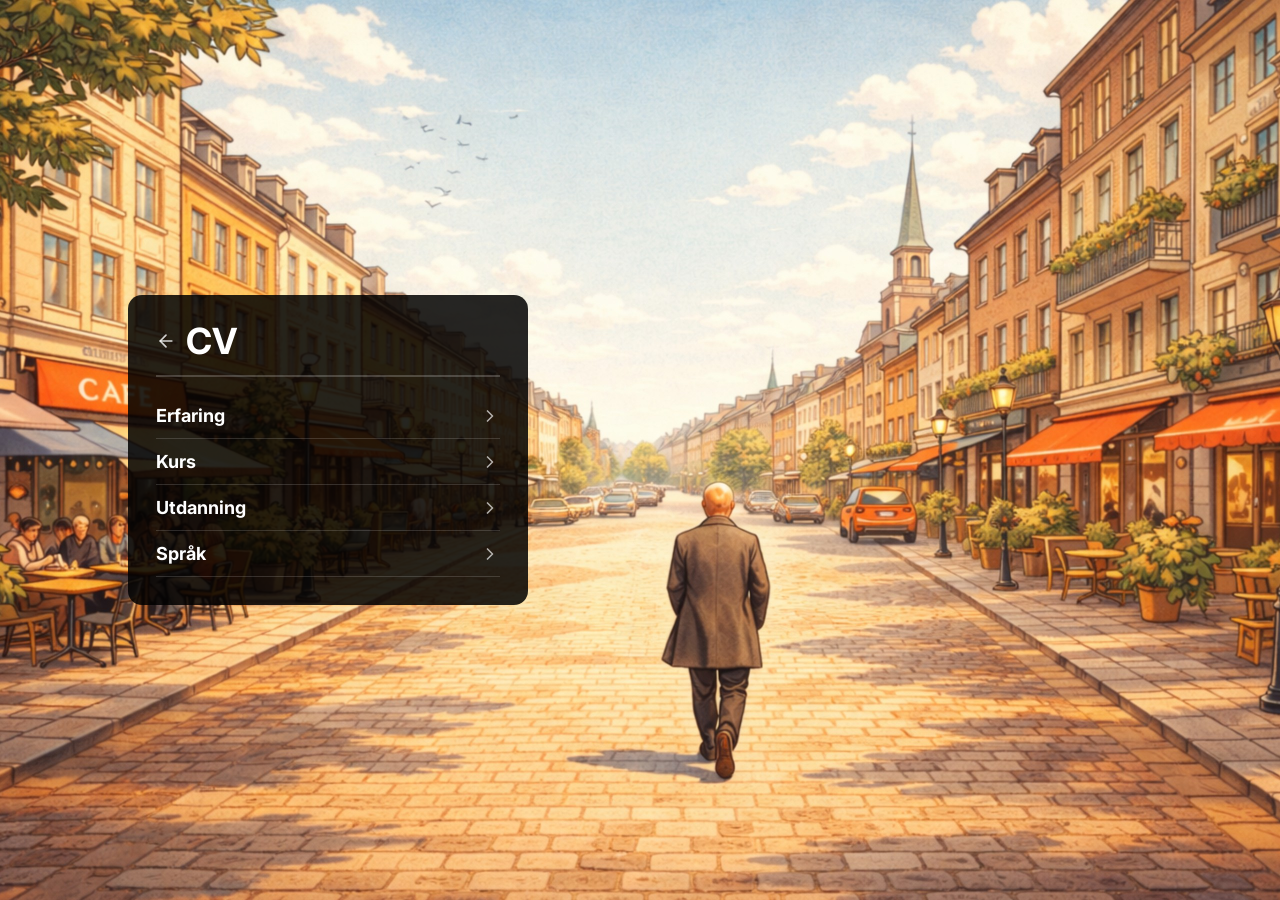
==== cv.html @ 7a0c53b4 "Add CV page with collapsible accordion sections CV page matches hero background + dark overlay style" ====
<!DOCTYPE html>
<html lang="no">
<head>
  <meta charset="UTF-8">
  <meta name="viewport" content="width=device-width, initial-scale=1.0">
  <title>CV — Andreas</title>
  <link rel="preconnect" href="https://fonts.googleapis.com">
  <link rel="preconnect" href="https://fonts.gstatic.com" crossorigin>
  <link href="https://fonts.googleapis.com/css2?family=Inter:wght@400;500;600;700&display=swap" rel="stylesheet">
  <link rel="stylesheet" href="cv.css">
</head>
<body>
  <div class="hero">
    <div class="overlay">
      <div class="page-header">
        <a href="index.html" class="back-btn">
          <svg xmlns="http://www.w3.org/2000/svg" width="20" height="20" viewBox="0 0 24 24" fill="none" stroke="currentColor" stroke-width="2" stroke-linecap="round" stroke-linejoin="round"><path d="m12 19-7-7 7-7"/><path d="M19 12H5"/></svg>
        </a>
        <h1 class="page-title">CV</h1>
      </div>
      <div class="divider"></div>

      <div class="sections">

        <div class="section">
          <button class="section-header" aria-expanded="false">
            <span>Erfaring</span>
            <svg class="chevron" xmlns="http://www.w3.org/2000/svg" width="20" height="20" viewBox="0 0 24 24" fill="none" stroke="currentColor" stroke-width="2" stroke-linecap="round" stroke-linejoin="round"><path d="m9 18 6-6-6-6"/></svg>
          </button>
          <div class="section-divider"></div>
          <div class="section-content">
            <div class="entry">
              <p class="entry-title">Senior interaksjonsdesigner (100 %)</p>
              <p class="entry-meta">Forsvaret · 2024 – nå</p>
              <p class="entry-desc">Innsiktsarbeid i krevende unike miljøer. Tegne og teste prototyper, utvikle fullverdige tjenester. Også fungert som produktleder noe av tiden.</p>
            </div>
            <div class="entry">
              <p class="entry-title">Senior digital prosjektleder (100 %)</p>
              <p class="entry-meta">Norsk elbilforening · 2019 – 2024</p>
              <p class="entry-desc">Lagde og utviklet samtlige digitale tjenester (ikke CRM) hos Norsk elbilforening. Ansvar for to nettsider (10–20 mill sidevisninger), to mobilapper (50k MAU). Eide prosjektene, lagde kravspec, fant utviklere. Designet og testet løsningene. Hadde også driftsansvar.</p>
            </div>
            <div class="entry">
              <p class="entry-title">Kunderådgiver (100 %)</p>
              <p class="entry-meta">Norsk Helsenett · 2017 – 2019</p>
              <p class="entry-desc">1. og 2. linje arbeid hos NHN. Hjalp forskere med it-systemer og hadde noen egne prosjekter.</p>
            </div>
            <div class="entry">
              <p class="entry-title">IT Konsulent (100 %)</p>
              <p class="entry-meta">Agilis · 2016 – 2017</p>
              <p class="entry-desc">Jobbet som IT-konsulent med mange forskjellige arbeidsområder: FHI (IT-support), Pindem (frontend og UX), Payr (utvikler og UX), Brødboksen (UX), Barnevernkompetanse (SharePoint).</p>
            </div>
            <div class="entry">
              <p class="entry-title">SharePoint konsulent (5 %)</p>
              <p class="entry-meta">Lille Borgen · 2015 – 2018</p>
              <p class="entry-desc">Satt opp SharePoint-miljø og driftet det i flere år. Lagde også en nettside for dem.</p>
            </div>
          </div>
        </div>

        <div class="section">
          <button class="section-header" aria-expanded="false">
            <span>Kurs</span>
            <svg class="chevron" xmlns="http://www.w3.org/2000/svg" width="20" height="20" viewBox="0 0 24 24" fill="none" stroke="currentColor" stroke-width="2" stroke-linecap="round" stroke-linejoin="round"><path d="m9 18 6-6-6-6"/></svg>
          </button>
          <div class="section-divider"></div>
          <div class="section-content">
            <div class="entry">
              <p class="entry-title">CSPO — Certified Scrum Product Owner</p>
              <p class="entry-meta">2 dagers kurs for produkteier · 2025</p>
            </div>
            <div class="entry">
              <p class="entry-title">CSSM — Certified Scrummaster</p>
              <p class="entry-meta">2 dagers kurs for scrummaster · 2024</p>
            </div>
            <div class="entry">
              <p class="entry-title">Crayon skykandidat</p>
              <p class="entry-meta">6 måneders teknisk kurs · 2015</p>
              <p class="entry-desc">Oppsett av servere, IP-adresser, subnett og SharePoint-miljøer.</p>
            </div>
          </div>
        </div>

        <div class="section">
          <button class="section-header" aria-expanded="false">
            <span>Utdanning</span>
            <svg class="chevron" xmlns="http://www.w3.org/2000/svg" width="20" height="20" viewBox="0 0 24 24" fill="none" stroke="currentColor" stroke-width="2" stroke-linecap="round" stroke-linejoin="round"><path d="m9 18 6-6-6-6"/></svg>
          </button>
          <div class="section-divider"></div>
          <div class="section-content">
            <div class="entry">
              <p class="entry-title">Master of Informatics: Design, Use and Interaction</p>
              <p class="entry-meta">Institutt for informatikk · 2011 – 2013</p>
            </div>
            <div class="entry">
              <p class="entry-title">Bachelor i Digitale medier</p>
              <p class="entry-meta">Institutt for informatikk · 2007 – 2011</p>
            </div>
          </div>
        </div>

        <div class="section">
          <button class="section-header" aria-expanded="false">
            <span>Språk</span>
            <svg class="chevron" xmlns="http://www.w3.org/2000/svg" width="20" height="20" viewBox="0 0 24 24" fill="none" stroke="currentColor" stroke-width="2" stroke-linecap="round" stroke-linejoin="round"><path d="m9 18 6-6-6-6"/></svg>
          </button>
          <div class="section-divider"></div>
          <div class="section-content">
            <div class="entry">
              <p class="entry-title">Norsk</p>
              <p class="entry-meta">Morsmål</p>
            </div>
            <div class="entry">
              <p class="entry-title">Engelsk</p>
              <p class="entry-meta">Flytende</p>
            </div>
          </div>
        </div>

      </div>
    </div>
  </div>
  <script src="cv.js"></script>
</body>
</html>
---- cv.css ----
* {
  margin: 0;
  padding: 0;
  box-sizing: border-box;
}

body {
  font-family: 'Inter', sans-serif;
  min-height: 100vh;
  background-image: url('hero-bg.jpg');
  background-size: cover;
  background-position: center;
  background-attachment: fixed;
  display: flex;
  justify-content: center;
  align-items: flex-start;
  padding: 24px;
}

.hero {
  width: 100%;
  min-height: calc(100vh - 48px);
  display: flex;
  align-items: flex-start;
}

.overlay {
  background: rgba(0, 0, 0, 0.85);
  border-radius: 14px;
  padding: 28px;
  width: 100%;
  max-width: 400px;
  display: flex;
  flex-direction: column;
  gap: 16px;
}

.page-header {
  display: flex;
  align-items: center;
  gap: 10px;
}

.back-btn {
  color: rgba(255, 255, 255, 0.8);
  display: flex;
  align-items: center;
  text-decoration: none;
  transition: color 0.2s;
}

.back-btn:hover {
  color: #ffffff;
}

.page-title {
  font-size: 36px;
  font-weight: 700;
  color: #ffffff;
  line-height: 1;
}

.divider {
  height: 2px;
  background: rgba(255, 255, 255, 0.2);
}

.sections {
  display: flex;
  flex-direction: column;
  gap: 0;
}

.section {
  display: flex;
  flex-direction: column;
}

.section-header {
  display: flex;
  align-items: center;
  justify-content: space-between;
  width: 100%;
  padding: 12px 0;
  background: none;
  border: none;
  cursor: pointer;
  text-align: left;
}

.section-header span {
  font-family: 'Inter', sans-serif;
  font-size: 18px;
  font-weight: 700;
  color: #ffffff;
}

.chevron {
  color: rgba(255, 255, 255, 0.65);
  flex-shrink: 0;
  transition: transform 0.25s ease;
}

.section-header[aria-expanded="true"] .chevron {
  transform: rotate(90deg);
}

.section-divider {
  height: 1px;
  background: rgba(255, 255, 255, 0.15);
}

.section-content {
  display: flex;
  flex-direction: column;
  gap: 16px;
  max-height: 0;
  overflow: hidden;
  transition: max-height 0.35s ease, padding 0.25s ease;
}

.section-content.open {
  max-height: 2000px;
  padding: 16px 0 8px;
}

.entry {
  display: flex;
  flex-direction: column;
  gap: 3px;
}

.entry-title {
  font-size: 15px;
  font-weight: 600;
  color: #ffffff;
  line-height: 1.3;
}

.entry-meta {
  font-size: 13px;
  font-weight: 400;
  color: rgba(255, 255, 255, 0.67);
}

.entry-desc {
  font-size: 12px;
  font-weight: 400;
  color: rgba(255, 255, 255, 0.53);
  line-height: 1.6;
  margin-top: 4px;
}

/* Desktop */
@media (min-width: 481px) {
  body {
    align-items: center;
    padding-left: 10%;
  }

  .hero {
    align-items: center;
  }
}
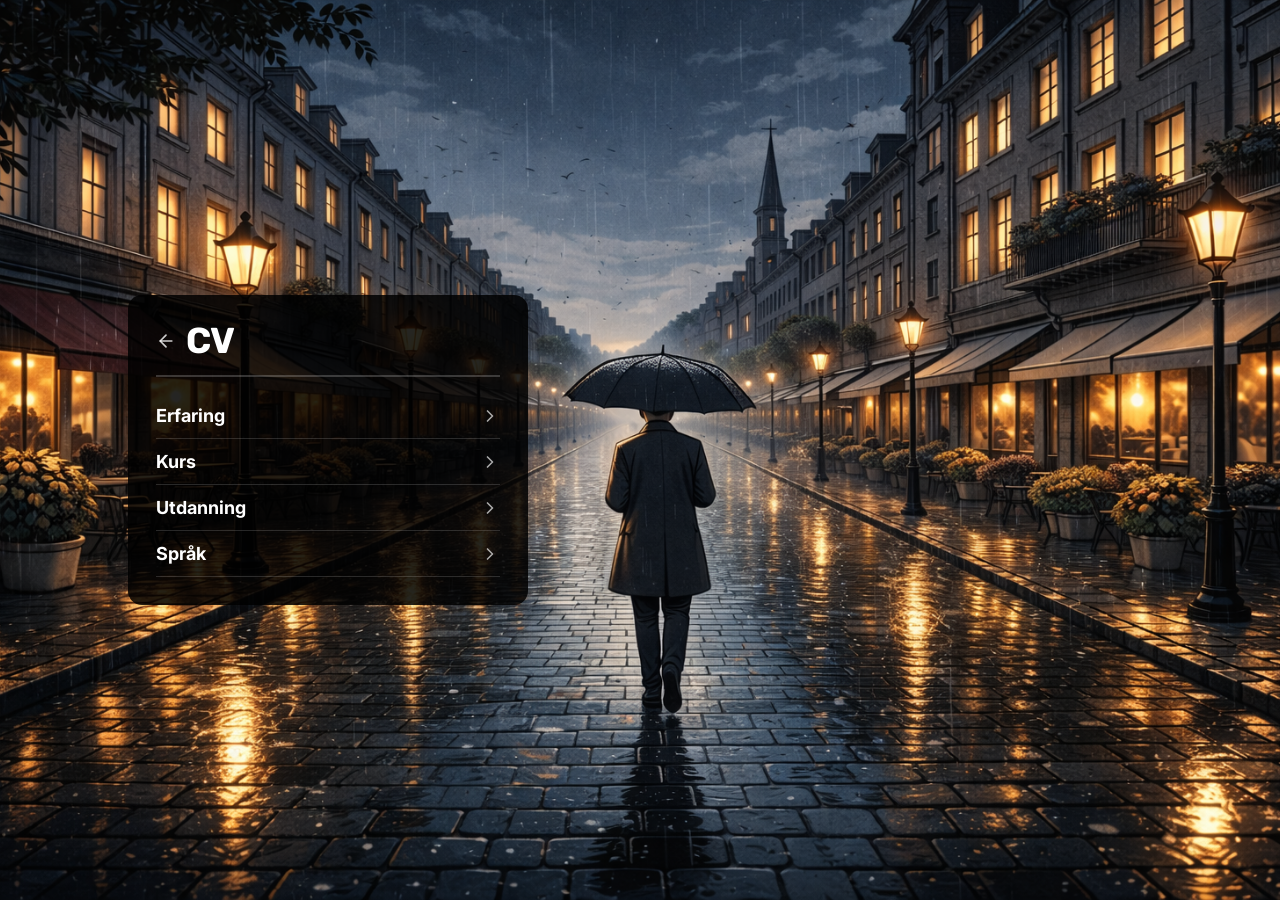
==== commit 86645811: "Sync design changes: new background image, updated subtitle, Rubik font - Replace hero-bg.jpg with n" ====
--- a/cv.html
+++ b/cv.html
@@ -2,11 +2,12 @@
 <html lang="no">
 <head>
   <meta charset="UTF-8">
-  <meta name="viewport" content="width=device-width, initial-scale=1.0">
+  <meta name="robots" content="noindex, nofollow">
+  <meta name="viewport" content="width=device-width, initial-scale=1.0, viewport-fit=cover">
   <title>CV — Andreas</title>
   <link rel="preconnect" href="https://fonts.googleapis.com">
   <link rel="preconnect" href="https://fonts.gstatic.com" crossorigin>
-  <link href="https://fonts.googleapis.com/css2?family=Inter:wght@400;500;600;700&display=swap" rel="stylesheet">
+  <link href="https://fonts.googleapis.com/css2?family=Inter:wght@400;500;600;700&family=Rubik:wght@700&display=swap" rel="stylesheet">
   <link rel="stylesheet" href="cv.css">
 </head>
 <body>
--- a/cv.css
+++ b/cv.css
@@ -15,6 +15,7 @@
   justify-content: center;
   align-items: flex-start;
   padding: 24px;
+  padding-bottom: max(24px, env(safe-area-inset-bottom));
 }
 
 .hero {
@@ -54,6 +55,7 @@
 }
 
 .page-title {
+  font-family: 'Rubik', sans-serif;
   font-size: 36px;
   font-weight: 700;
   color: #ffffff;
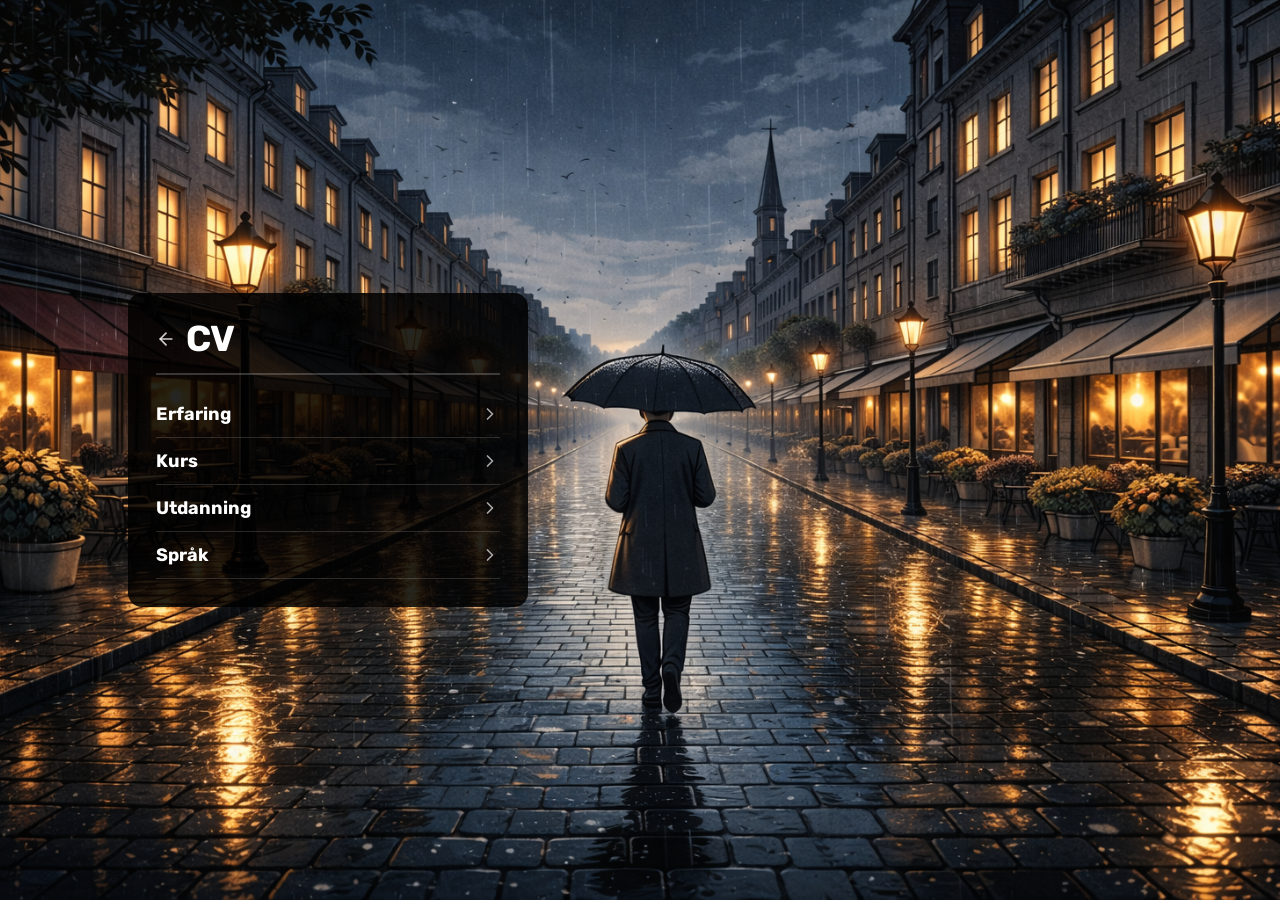
==== commit c6767fdc: "Switch all fonts from Inter to Rubik site-wide Co-Authored-By: Claude Sonnet 4.6 <noreply@anthropic." ====
--- a/cv.html
+++ b/cv.html
@@ -7,7 +7,7 @@
   <title>CV — Andreas</title>
   <link rel="preconnect" href="https://fonts.googleapis.com">
   <link rel="preconnect" href="https://fonts.gstatic.com" crossorigin>
-  <link href="https://fonts.googleapis.com/css2?family=Inter:wght@400;500;600;700&family=Rubik:wght@700&display=swap" rel="stylesheet">
+  <link href="https://fonts.googleapis.com/css2?family=Rubik:wght@400;500;600;700;800&display=swap" rel="stylesheet">
   <link rel="stylesheet" href="cv.css">
 </head>
 <body>
@@ -31,9 +31,9 @@
           <div class="section-divider"></div>
           <div class="section-content">
             <div class="entry">
-              <p class="entry-title">Senior interaksjonsdesigner (100 %)</p>
+              <p class="entry-title">Senior ingeniør (100 %)</p>
               <p class="entry-meta">Forsvaret · 2024 – nå</p>
-              <p class="entry-desc">Innsiktsarbeid i krevende unike miljøer. Tegne og teste prototyper, utvikle fullverdige tjenester. Også fungert som produktleder noe av tiden.</p>
+              <p class="entry-desc">Innsiktsarbeid i krevende unike miljøer. Tegne og teste prototyper, utvikle fullverdige tjenester. Fleksible roller, noe av tiden.</p>
             </div>
             <div class="entry">
               <p class="entry-title">Senior digital prosjektleder (100 %)</p>
--- a/cv.css
+++ b/cv.css
@@ -5,7 +5,7 @@
 }
 
 body {
-  font-family: 'Inter', sans-serif;
+  font-family: 'Rubik', sans-serif;
   min-height: 100vh;
   background-image: url('hero-bg.jpg');
   background-size: cover;
@@ -91,7 +91,7 @@
 }
 
 .section-header span {
-  font-family: 'Inter', sans-serif;
+  font-family: 'Rubik', sans-serif;
   font-size: 18px;
   font-weight: 700;
   color: #ffffff;
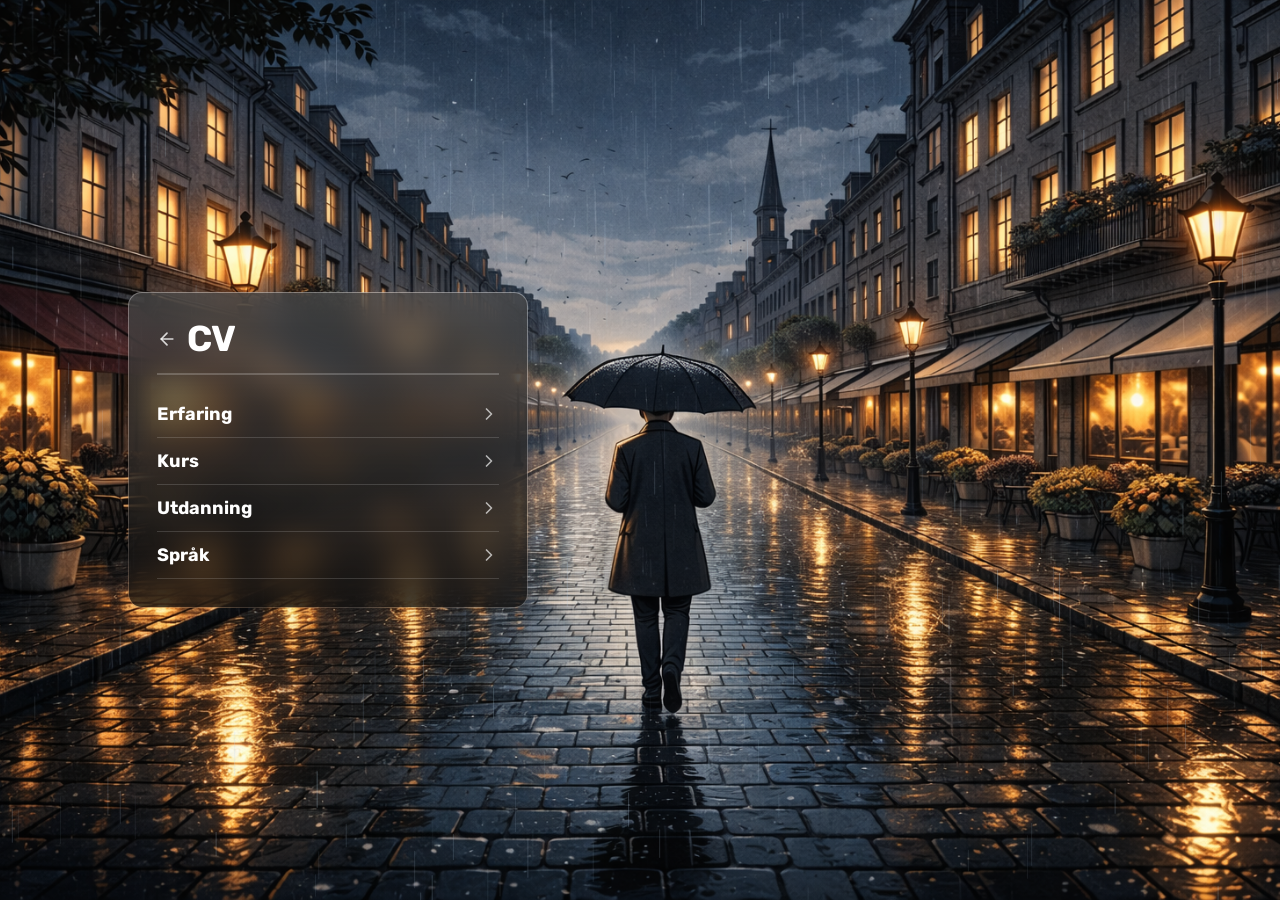
==== commit 60d52f0e: "Add rain animation to all pages - Extract rain logic to shared rain.js - Add canvas + script referen" ====
--- a/cv.html
+++ b/cv.html
@@ -11,6 +11,7 @@
   <link rel="stylesheet" href="cv.css">
 </head>
 <body>
+  <canvas id="rain" aria-hidden="true"></canvas>
   <div class="hero">
     <div class="overlay">
       <div class="page-header">
@@ -121,5 +122,6 @@
     </div>
   </div>
   <script src="cv.js"></script>
+  <script src="rain.js"></script>
 </body>
 </html>
--- a/cv.css
+++ b/cv.css
@@ -26,7 +26,14 @@
 }
 
 .overlay {
-  background: rgba(0, 0, 0, 0.85);
+  position: relative;
+  z-index: 2;
+  background:
+    linear-gradient(180deg, rgba(0, 0, 0, 0.47), rgba(0, 0, 0, 0.67)) padding-box,
+    linear-gradient(180deg, rgba(255, 255, 255, 0.4), rgba(255, 255, 255, 0.1)) border-box;
+  border: 1px solid transparent;
+  backdrop-filter: blur(16px);
+  -webkit-backdrop-filter: blur(16px);
   border-radius: 14px;
   padding: 28px;
   width: 100%;
@@ -47,11 +54,12 @@
   display: flex;
   align-items: center;
   text-decoration: none;
-  transition: color 0.2s;
+  transition: color 0.2s, transform 0.25s cubic-bezier(0.22, 1, 0.36, 1);
 }
 
 .back-btn:hover {
   color: #ffffff;
+  transform: translateX(-3px);
 }
 
 .page-title {
@@ -153,6 +161,38 @@
   margin-top: 4px;
 }
 
+.section-header {
+  transition: opacity 0.2s;
+}
+.section-header:hover {
+  opacity: 0.85;
+}
+.section-header:hover .chevron {
+  color: #ffffff;
+}
+
+/* ── Animations ───────────────────────────────── */
+
+@keyframes fadeSlideUp {
+  from { opacity: 0; transform: translateY(18px) scale(0.98); }
+  to   { opacity: 1; transform: translateY(0) scale(1); }
+}
+@keyframes expandWidth {
+  from { transform: scaleX(0); }
+  to   { transform: scaleX(1); }
+}
+
+.overlay       { animation: fadeSlideUp 0.7s cubic-bezier(0.22, 1, 0.36, 1) both; }
+.page-header   { animation: fadeSlideUp 0.6s 0.12s cubic-bezier(0.22, 1, 0.36, 1) both; }
+.divider {
+  transform-origin: left;
+  animation: expandWidth 0.55s 0.25s cubic-bezier(0.22, 1, 0.36, 1) both;
+}
+.sections .section:nth-child(1) { animation: fadeSlideUp 0.5s 0.3s  cubic-bezier(0.22, 1, 0.36, 1) both; }
+.sections .section:nth-child(2) { animation: fadeSlideUp 0.5s 0.4s  cubic-bezier(0.22, 1, 0.36, 1) both; }
+.sections .section:nth-child(3) { animation: fadeSlideUp 0.5s 0.5s  cubic-bezier(0.22, 1, 0.36, 1) both; }
+.sections .section:nth-child(4) { animation: fadeSlideUp 0.5s 0.6s  cubic-bezier(0.22, 1, 0.36, 1) both; }
+
 /* Desktop */
 @media (min-width: 481px) {
   body {
@@ -164,3 +204,13 @@
     align-items: center;
   }
 }
+
+#rain {
+  position: fixed;
+  top: 0;
+  left: 0;
+  width: 100%;
+  height: 100%;
+  pointer-events: none;
+  z-index: 1;
+}
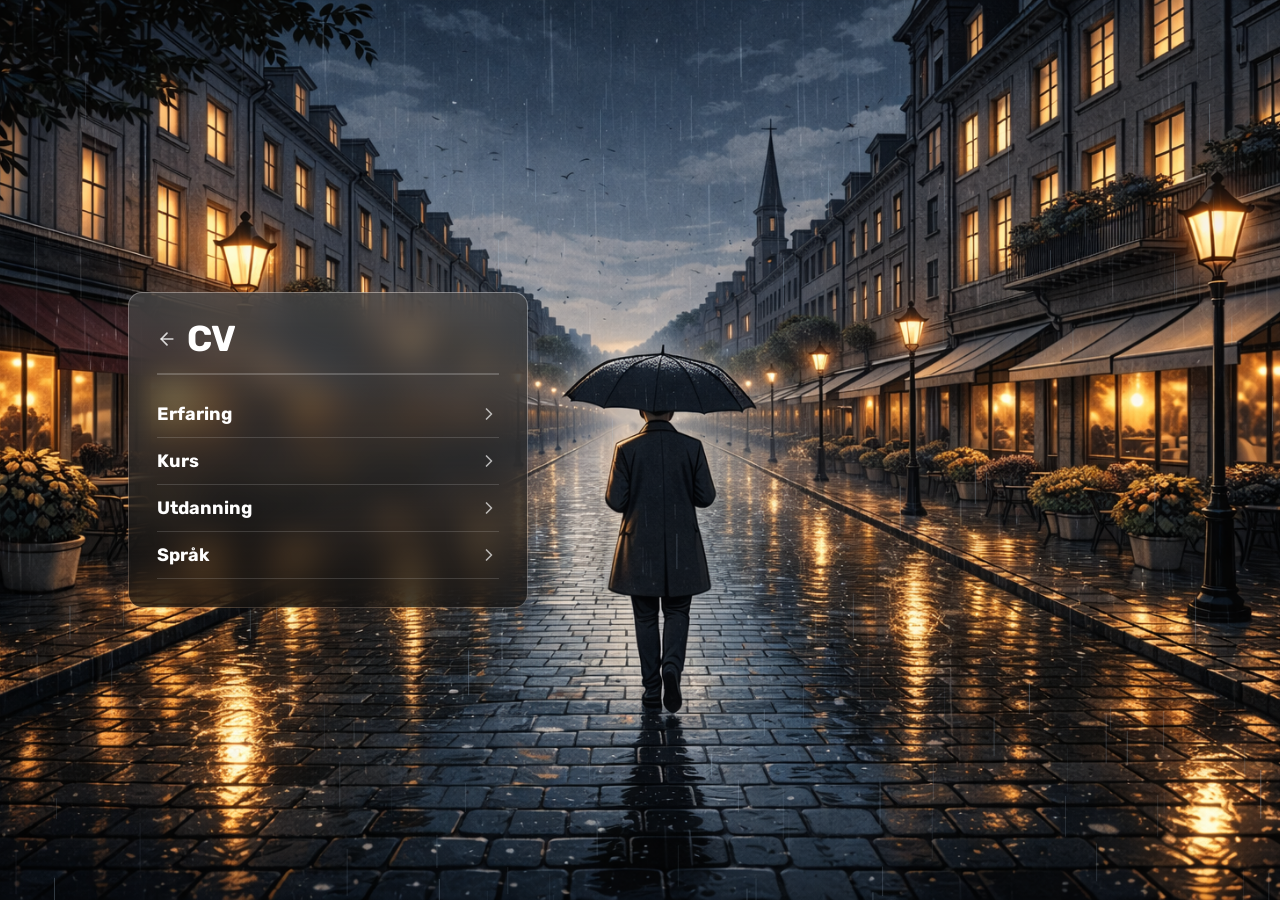
==== commit 0a474efb: "Convert erfaring descriptions to bullet points, sync text with design Co-Authored-By: Claude Sonnet " ====
--- a/cv.html
+++ b/cv.html
@@ -34,27 +34,63 @@
             <div class="entry">
               <p class="entry-title">Senior ingeniør (100 %)</p>
               <p class="entry-meta">Forsvaret · 2024 – nå</p>
-              <p class="entry-desc">Innsiktsarbeid i krevende unike miljøer. Tegne og teste prototyper, utvikle fullverdige tjenester. Fleksible roller, noe av tiden.</p>
+              <ul class="entry-desc">
+                <li>Ledet innsiktsarbeid i komplekse miljøer</li>
+                <li>Planla og gjennomførte brukerintervjuer og feltarbeid</li>
+                <li>Designet, prototypet og testet løsninger fra konsept til ferdig tjeneste</li>
+                <li>Samarbeidet tett med utviklere og fagmiljøer for å sikre gjennomførbare løsninger</li>
+                <li>Hadde i perioder fleksible arbeidsoppgaver, som gikk på tvers av roller</li>
+              </ul>
             </div>
             <div class="entry">
               <p class="entry-title">Senior digital prosjektleder (100 %)</p>
               <p class="entry-meta">Norsk elbilforening · 2019 – 2024</p>
-              <p class="entry-desc">Lagde og utviklet samtlige digitale tjenester (ikke CRM) hos Norsk elbilforening. Ansvar for to nettsider (10–20 mill sidevisninger), to mobilapper (50k MAU). Eide prosjektene, lagde kravspec, fant utviklere. Designet og testet løsningene. Hadde også driftsansvar.</p>
+              <ul class="entry-desc">
+                <li>Ledet utviklingen av alle digitale tjenester (utenom CRM)</li>
+                <li>Ansvar for to nettsider (10–20 mill sidevisninger) og to mobilapper (~50k MAU)</li>
+                <li>Eide prosjekter fra idé til lansering: kravspesifikasjon, design, utvikling og drift</li>
+                <li>Etablerte og fulgte opp eksterne utviklingsteam</li>
+                <li>Gjennomførte innsiktsarbeid og brukertesting for å validere løsninger</li>
+                <li>Jobbet med komplekse problemstillinger innen elbil, lading og ruting</li>
+                <li>Bidro til å bygge opp digitale tjenester i et område med lite etablert praksis</li>
+              </ul>
             </div>
             <div class="entry">
               <p class="entry-title">Kunderådgiver (100 %)</p>
               <p class="entry-meta">Norsk Helsenett · 2017 – 2019</p>
-              <p class="entry-desc">1. og 2. linje arbeid hos NHN. Hjalp forskere med it-systemer og hadde noen egne prosjekter.</p>
+              <ul class="entry-desc">
+                <li>1. og 2. linje support for forskere og helsepersonell</li>
+                <li>Veiledet brukere i komplekse IT-systemer og arbeidsprosesser</li>
+                <li>Bidro i interne forbedringsprosjekter og mindre utviklingsinitiativ</li>
+                <li>Opparbeidet solid forståelse for brukerbehov i kritiske helsetjenester</li>
+              </ul>
             </div>
             <div class="entry">
               <p class="entry-title">IT Konsulent (100 %)</p>
               <p class="entry-meta">Agilis · 2016 – 2017</p>
-              <p class="entry-desc">Jobbet som IT-konsulent med mange forskjellige arbeidsområder: FHI (IT-support), Pindem (frontend og UX), Payr (utvikler og UX), Brødboksen (UX), Barnevernkompetanse (SharePoint).</p>
+              <ul class="entry-desc">
+                <li>Konsulentoppdrag innen IT, UX og frontend-utvikling</li>
+                <li>Erfaring fra flere prosjekter og fagområder</li>
+                <li>Oppdrag inkluderte blant annet:
+                  <ul>
+                    <li>FHI: 1. og 2. linje IT-support</li>
+                    <li>Pindem: frontend-utvikling og UX for digital markedsplass</li>
+                    <li>Payr: utvikling og UX-bidrag</li>
+                    <li>Brødboksen: UX-arbeid</li>
+                    <li>Barnevern Kompetanse: SharePoint-løsninger</li>
+                  </ul>
+                </li>
+              </ul>
             </div>
             <div class="entry">
               <p class="entry-title">SharePoint konsulent (5 %)</p>
               <p class="entry-meta">Lille Borgen · 2015 – 2018</p>
-              <p class="entry-desc">Satt opp SharePoint-miljø og driftet det i flere år. Lagde også en nettside for dem.</p>
+              <ul class="entry-desc">
+                <li>Satt opp og tilpasset SharePoint-miljø</li>
+                <li>Videreutvikling og drift over flere år</li>
+                <li>Designet og utviklet en tilhørende nettside</li>
+                <li>Administrerte Microsoft 365 løsning for bedriften</li>
+              </ul>
             </div>
           </div>
         </div>
--- a/cv.css
+++ b/cv.css
@@ -159,6 +159,21 @@
   color: rgba(255, 255, 255, 0.53);
   line-height: 1.6;
   margin-top: 4px;
+  padding-left: 14px;
+}
+
+.entry-desc li {
+  list-style: disc;
+  margin-bottom: 2px;
+}
+
+.entry-desc ul {
+  padding-left: 14px;
+  margin-top: 2px;
+}
+
+.entry-desc ul li {
+  list-style: circle;
 }
 
 .section-header {
